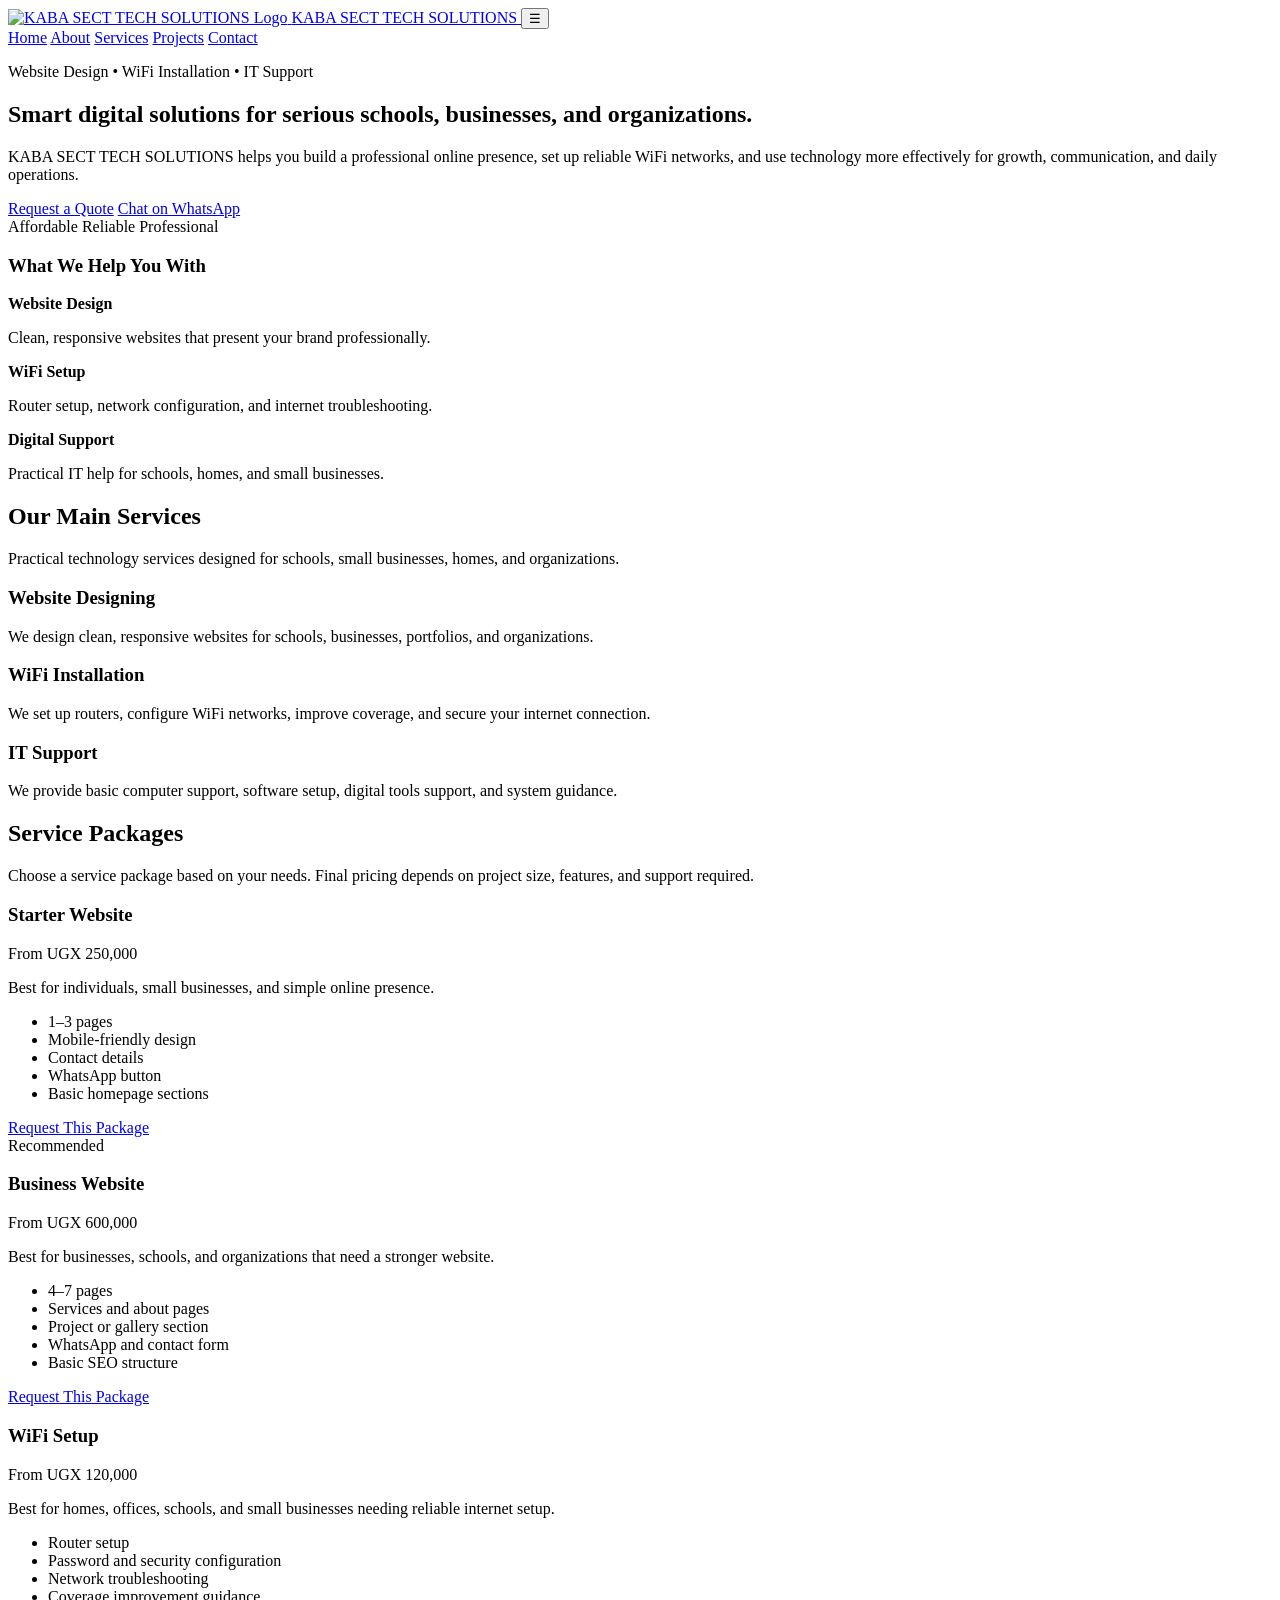
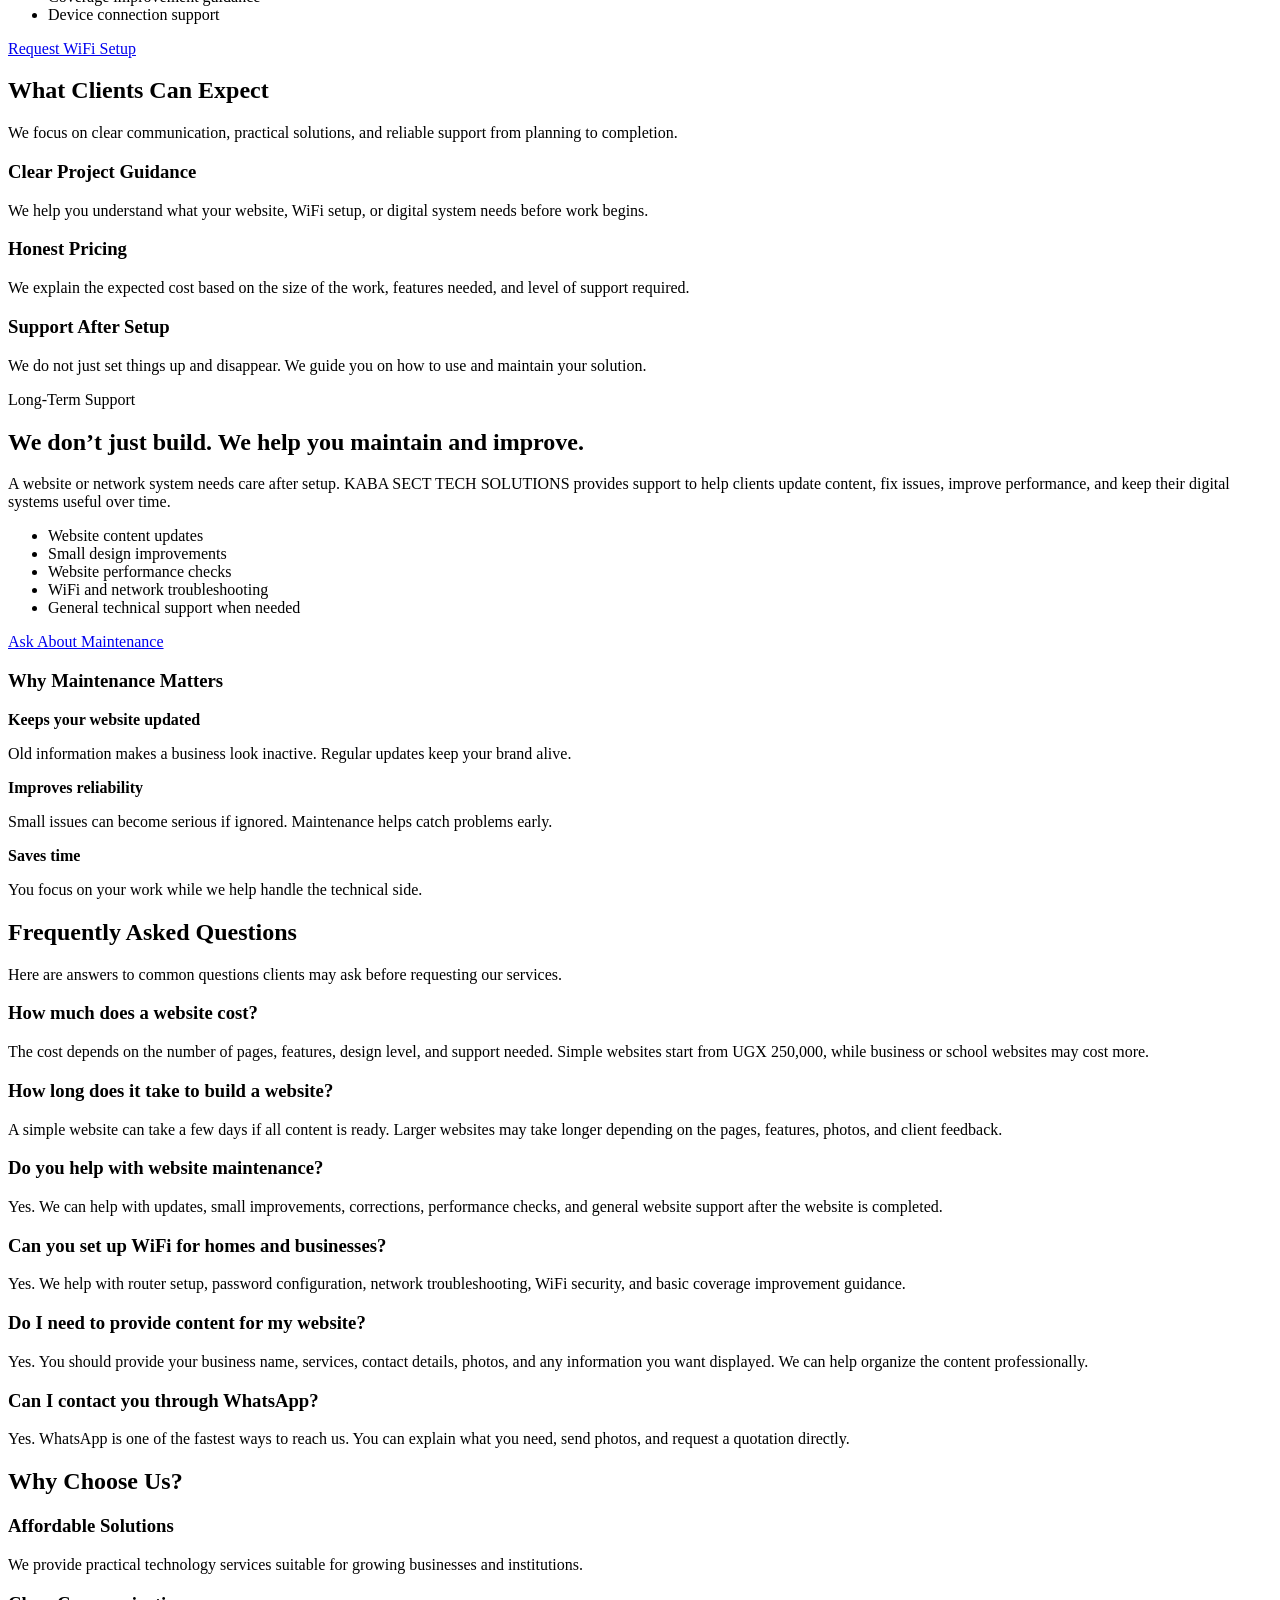
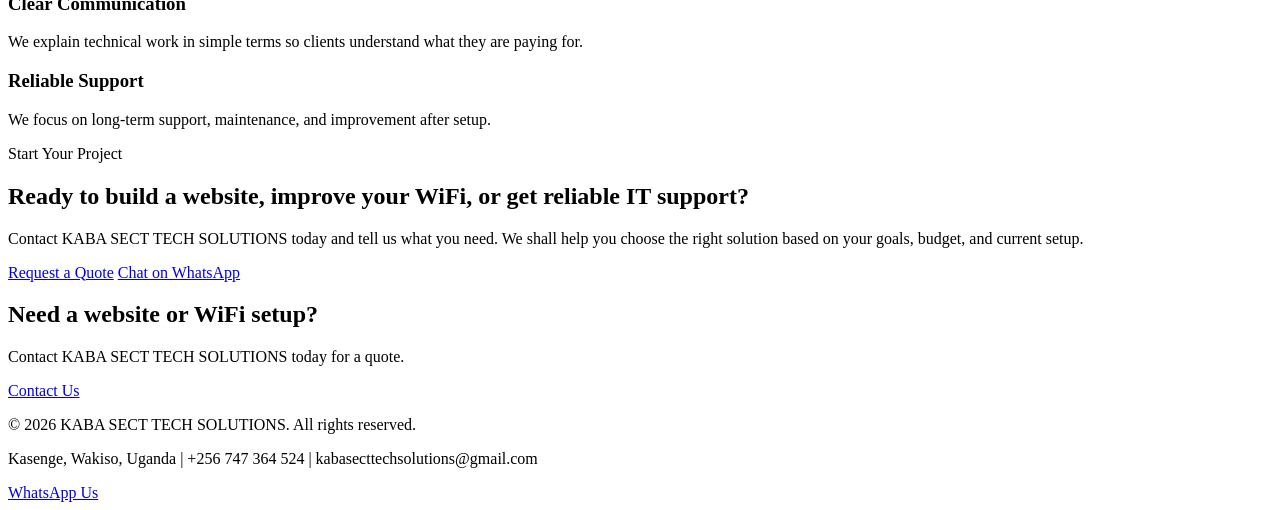
==== index.html @ 9f02ac8d "Add files via upload" ====
<!DOCTYPE html>
<html lang="en">
<head>
  <meta charset="UTF-8" />
  <meta name="viewport" content="width=device-width, initial-scale=1.0" />

  <title>KABA SECT TECH SOLUTIONS | Website Design, WiFi Installation & IT Support in Uganda</title>

  <meta name="description" content="KABA SECT TECH SOLUTIONS provides website design, WiFi installation, router configuration, network troubleshooting, and IT support services in Kasenge, Wakiso, Uganda.">

  <meta name="keywords" content="KABA SECT TECH SOLUTIONS, website design Uganda, WiFi installation Uganda, router configuration Wakiso, IT support Uganda, web design Wakiso">

  <meta name="author" content="KABA SECT TECH SOLUTIONS">

  <meta property="og:title" content="KABA SECT TECH SOLUTIONS">
  <meta property="og:description" content="Professional website design, WiFi installation, network configuration, and IT support services in Uganda.">
  <meta property="og:type" content="website">
  <meta property="og:image" content="images/logo.png">

  <link rel="stylesheet" href="css/style.css" />
</head>
<body>

  <header class="header">
    <div class="container nav">
      <a href="index.html" class="logo">
  <img src="images/logo.png" alt="KABA SECT TECH SOLUTIONS Logo">
  <span>KABA SECT TECH SOLUTIONS</span>
</a>

     <button class="menu-toggle" onclick="toggleMenu()">☰</button>

    <nav id="navLinks">
  <a href="index.html" class="active">Home</a>
  <a href="about.html">About</a>
  <a href="services.html">Services</a>
  <a href="projects.html">Projects</a>
  <a href="contact.html">Contact</a>
</nav>
    </div>
  </header>

  <section class="hero">
  <div class="container hero-grid">

    <div class="hero-text">
      <p class="tagline">Website Design • WiFi Installation • IT Support</p>

      <h2>Smart digital solutions for serious schools, businesses, and organizations.</h2>

      <p>
        KABA SECT TECH SOLUTIONS helps you build a professional online presence,
        set up reliable WiFi networks, and use technology more effectively for growth,
        communication, and daily operations.
      </p>

      <div class="hero-buttons">
        <a href="contact.html" class="btn primary">Request a Quote</a>
        <a href="https://wa.me/256747364524" target="_blank" class="btn secondary">Chat on WhatsApp</a>
      </div>

      <div class="trust-row">
        <span>Affordable</span>
        <span>Reliable</span>
        <span>Professional</span>
      </div>
    </div>

    <div class="hero-box">
      <h3>What We Help You With</h3>

      <div class="hero-service">
        <strong>Website Design</strong>
        <p>Clean, responsive websites that present your brand professionally.</p>
      </div>

      <div class="hero-service">
        <strong>WiFi Setup</strong>
        <p>Router setup, network configuration, and internet troubleshooting.</p>
      </div>

      <div class="hero-service">
        <strong>Digital Support</strong>
        <p>Practical IT help for schools, homes, and small businesses.</p>
      </div>
    </div>

  </div>
</section>

  <section class="services-preview">
    <div class="container">
      <h2>Our Main Services</h2>
      <p class="section-intro">
        Practical technology services designed for schools, small businesses, homes, and organizations.
      </p>

      <div class="cards">
        <div class="card">
          <h3>Website Designing</h3>
          <p>
            We design clean, responsive websites for schools, businesses, portfolios, and organizations.
          </p>
        </div>

        <div class="card">
          <h3>WiFi Installation</h3>
          <p>
            We set up routers, configure WiFi networks, improve coverage, and secure your internet connection.
          </p>
        </div>

        <div class="card">
          <h3>IT Support</h3>
          <p>
            We provide basic computer support, software setup, digital tools support, and system guidance.
          </p>
        </div>
      </div>
    </div>
  </section>

  <section class="packages-section">
  <div class="container">
    <h2>Service Packages</h2>
    <p class="section-intro">
      Choose a service package based on your needs. Final pricing depends on project size,
      features, and support required.
    </p>

    <div class="packages-grid">

      <div class="package-card">
        <h3>Starter Website</h3>
        <p class="package-price">From UGX 250,000</p>
        <p class="package-desc">
          Best for individuals, small businesses, and simple online presence.
        </p>

        <ul>
          <li>1–3 pages</li>
          <li>Mobile-friendly design</li>
          <li>Contact details</li>
          <li>WhatsApp button</li>
          <li>Basic homepage sections</li>
        </ul>

        <a href="contact.html" class="btn primary">Request This Package</a>
      </div>

      <div class="package-card featured-package">
        <span class="popular-label">Recommended</span>
        <h3>Business Website</h3>
        <p class="package-price">From UGX 600,000</p>
        <p class="package-desc">
          Best for businesses, schools, and organizations that need a stronger website.
        </p>

        <ul>
          <li>4–7 pages</li>
          <li>Services and about pages</li>
          <li>Project or gallery section</li>
          <li>WhatsApp and contact form</li>
          <li>Basic SEO structure</li>
        </ul>

        <a href="contact.html" class="btn primary">Request This Package</a>
      </div>

      <div class="package-card">
        <h3>WiFi Setup</h3>
        <p class="package-price">From UGX 120,000</p>
        <p class="package-desc">
          Best for homes, offices, schools, and small businesses needing reliable internet setup.
        </p>

        <ul>
          <li>Router setup</li>
          <li>Password and security configuration</li>
          <li>Network troubleshooting</li>
          <li>Coverage improvement guidance</li>
          <li>Device connection support</li>
        </ul>

        <a href="contact.html" class="btn primary">Request WiFi Setup</a>
      </div>

    </div>
  </div>
</section>

<section class="trust-section">
  <div class="container">
    <h2>What Clients Can Expect</h2>
    <p class="section-intro">
      We focus on clear communication, practical solutions, and reliable support from planning to completion.
    </p>

    <div class="trust-grid">
      <div class="trust-card">
        <h3>Clear Project Guidance</h3>
        <p>
          We help you understand what your website, WiFi setup, or digital system needs before work begins.
        </p>
      </div>

      <div class="trust-card">
        <h3>Honest Pricing</h3>
        <p>
          We explain the expected cost based on the size of the work, features needed, and level of support required.
        </p>
      </div>

      <div class="trust-card">
        <h3>Support After Setup</h3>
        <p>
          We do not just set things up and disappear. We guide you on how to use and maintain your solution.
        </p>
      </div>
    </div>
  </div>
</section>

<section class="maintenance-section">
  <div class="container maintenance-grid">

    <div class="maintenance-content">
      <p class="small-title">Long-Term Support</p>
      <h2>We don’t just build. We help you maintain and improve.</h2>
      <p>
        A website or network system needs care after setup. KABA SECT TECH SOLUTIONS
        provides support to help clients update content, fix issues, improve performance,
        and keep their digital systems useful over time.
      </p>

      <ul>
        <li>Website content updates</li>
        <li>Small design improvements</li>
        <li>Website performance checks</li>
        <li>WiFi and network troubleshooting</li>
        <li>General technical support when needed</li>
      </ul>

      <a href="contact.html" class="btn primary">Ask About Maintenance</a>
    </div>

    <div class="maintenance-card">
      <h3>Why Maintenance Matters</h3>

      <div class="maintenance-point">
        <strong>Keeps your website updated</strong>
        <p>Old information makes a business look inactive. Regular updates keep your brand alive.</p>
      </div>

      <div class="maintenance-point">
        <strong>Improves reliability</strong>
        <p>Small issues can become serious if ignored. Maintenance helps catch problems early.</p>
      </div>

      <div class="maintenance-point">
        <strong>Saves time</strong>
        <p>You focus on your work while we help handle the technical side.</p>
      </div>
    </div>

  </div>
</section>

<section class="faq-section">
  <div class="container">
    <h2>Frequently Asked Questions</h2>
    <p class="section-intro">
      Here are answers to common questions clients may ask before requesting our services.
    </p>

    <div class="faq-grid">

      <div class="faq-item">
        <h3>How much does a website cost?</h3>
        <p>
          The cost depends on the number of pages, features, design level, and support needed.
          Simple websites start from UGX 250,000, while business or school websites may cost more.
        </p>
      </div>

      <div class="faq-item">
        <h3>How long does it take to build a website?</h3>
        <p>
          A simple website can take a few days if all content is ready. Larger websites may take
          longer depending on the pages, features, photos, and client feedback.
        </p>
      </div>

      <div class="faq-item">
        <h3>Do you help with website maintenance?</h3>
        <p>
          Yes. We can help with updates, small improvements, corrections, performance checks,
          and general website support after the website is completed.
        </p>
      </div>

      <div class="faq-item">
        <h3>Can you set up WiFi for homes and businesses?</h3>
        <p>
          Yes. We help with router setup, password configuration, network troubleshooting,
          WiFi security, and basic coverage improvement guidance.
        </p>
      </div>

      <div class="faq-item">
        <h3>Do I need to provide content for my website?</h3>
        <p>
          Yes. You should provide your business name, services, contact details, photos, and
          any information you want displayed. We can help organize the content professionally.
        </p>
      </div>

      <div class="faq-item">
        <h3>Can I contact you through WhatsApp?</h3>
        <p>
          Yes. WhatsApp is one of the fastest ways to reach us. You can explain what you need,
          send photos, and request a quotation directly.
        </p>
      </div>

    </div>
  </div>
</section>

  <section class="why-us">
    <div class="container">
      <h2>Why Choose Us?</h2>

      <div class="why-grid">
        <div>
          <h3>Affordable Solutions</h3>
          <p>We provide practical technology services suitable for growing businesses and institutions.</p>
        </div>

        <div>
          <h3>Clear Communication</h3>
          <p>We explain technical work in simple terms so clients understand what they are paying for.</p>
        </div>

        <div>
          <h3>Reliable Support</h3>
          <p>We focus on long-term support, maintenance, and improvement after setup.</p>
        </div>
      </div>
    </div>
  </section>

<section class="final-cta">
  <div class="container final-cta-box">
    <p class="small-title">Start Your Project</p>

    <h2>Ready to build a website, improve your WiFi, or get reliable IT support?</h2>

    <p>
      Contact KABA SECT TECH SOLUTIONS today and tell us what you need. We shall help you
      choose the right solution based on your goals, budget, and current setup.
    </p>

    <div class="hero-buttons">
      <a href="contact.html" class="btn primary">Request a Quote</a>
      <a href="https://wa.me/256747364524" target="_blank" class="btn secondary">Chat on WhatsApp</a>
    </div>
  </div>
</section>

  <section class="cta">
    <div class="container">
      <h2>Need a website or WiFi setup?</h2>
      <p>Contact KABA SECT TECH SOLUTIONS today for a quote.</p>
      <a href="contact.html" class="btn primary">Contact Us</a>
    </div>
  </section>

  <footer class="footer">
    <div class="container">
      <p>&copy; 2026 KABA SECT TECH SOLUTIONS. All rights reserved.</p>
      <p>Kasenge, Wakiso, Uganda | +256 747 364 524 | kabasecttechsolutions@gmail.com</p>
    </div>
  </footer>

<a href="https://wa.me/256747364524" class="whatsapp-float" target="_blank">
  WhatsApp Us
</a>

<script>
  function toggleMenu() {
    const navLinks = document.getElementById("navLinks");
    navLinks.classList.toggle("show");
  }
</script>

</body>
</html>
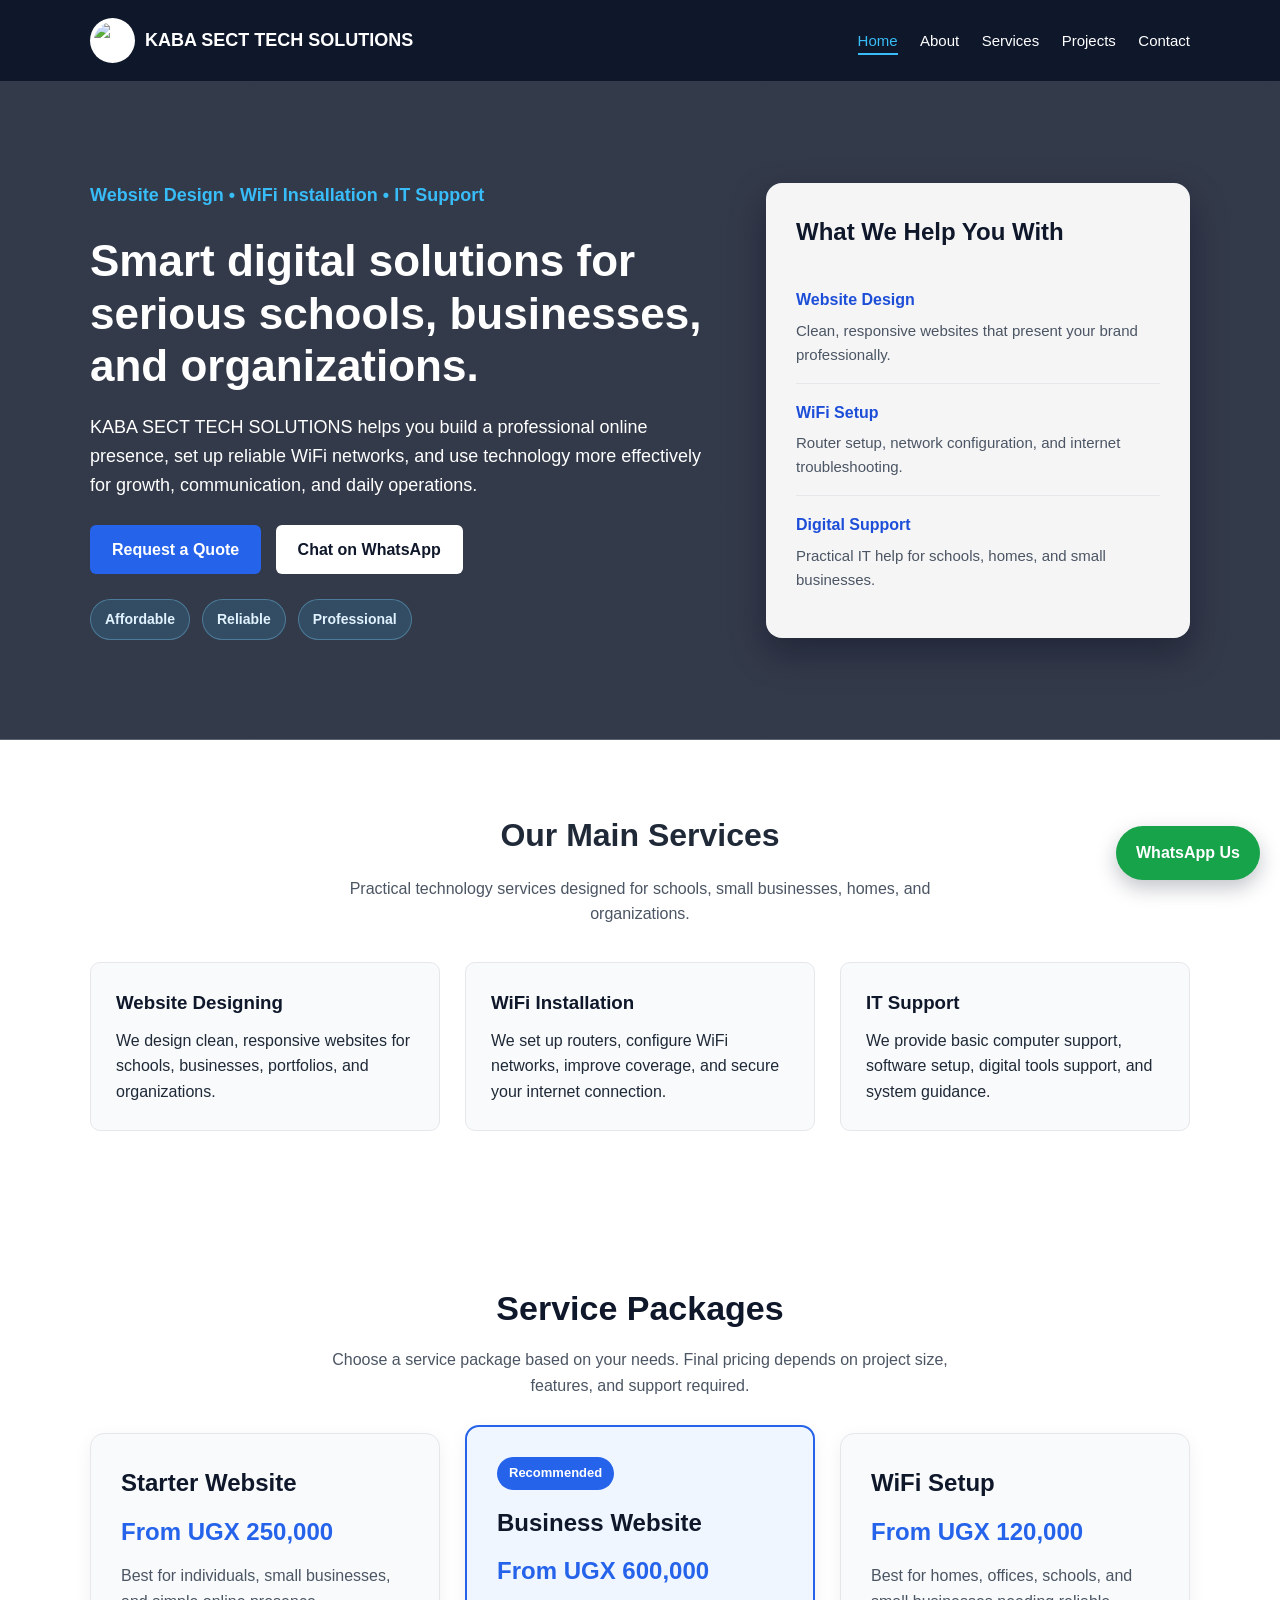
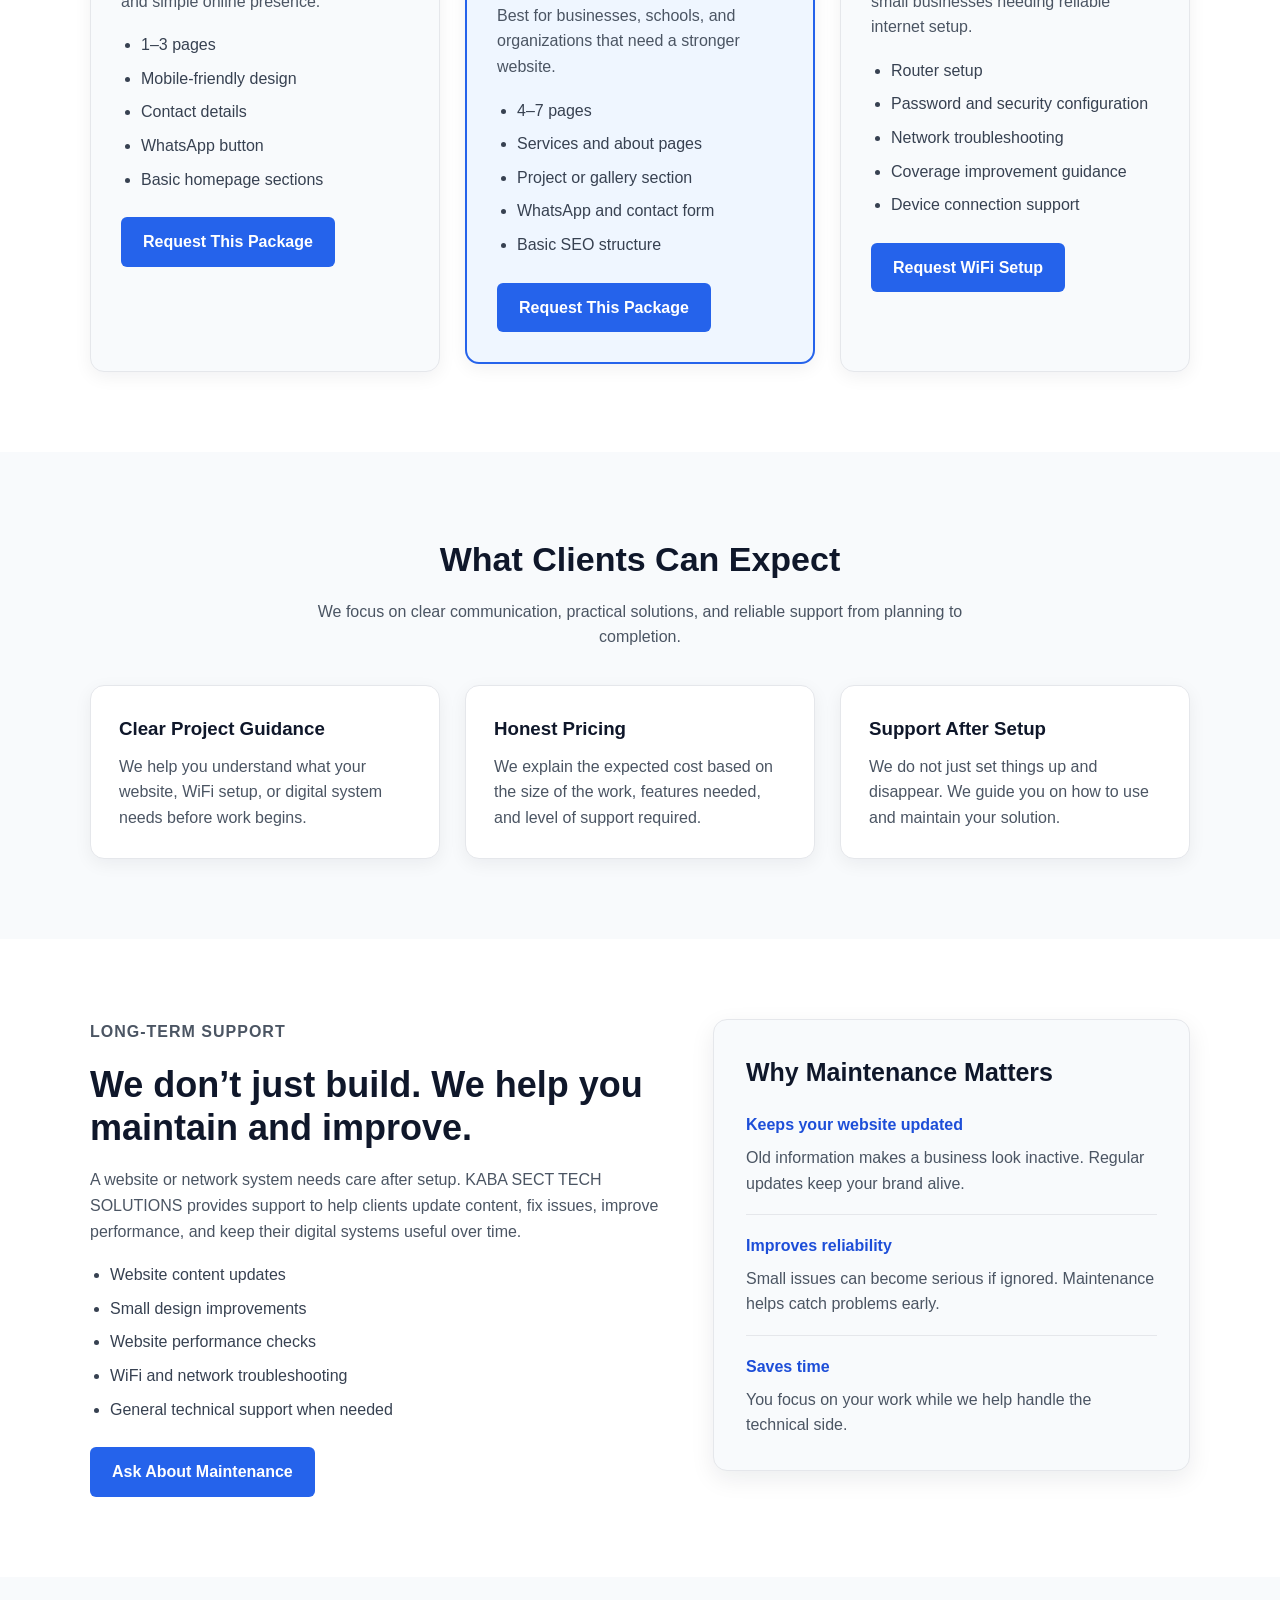
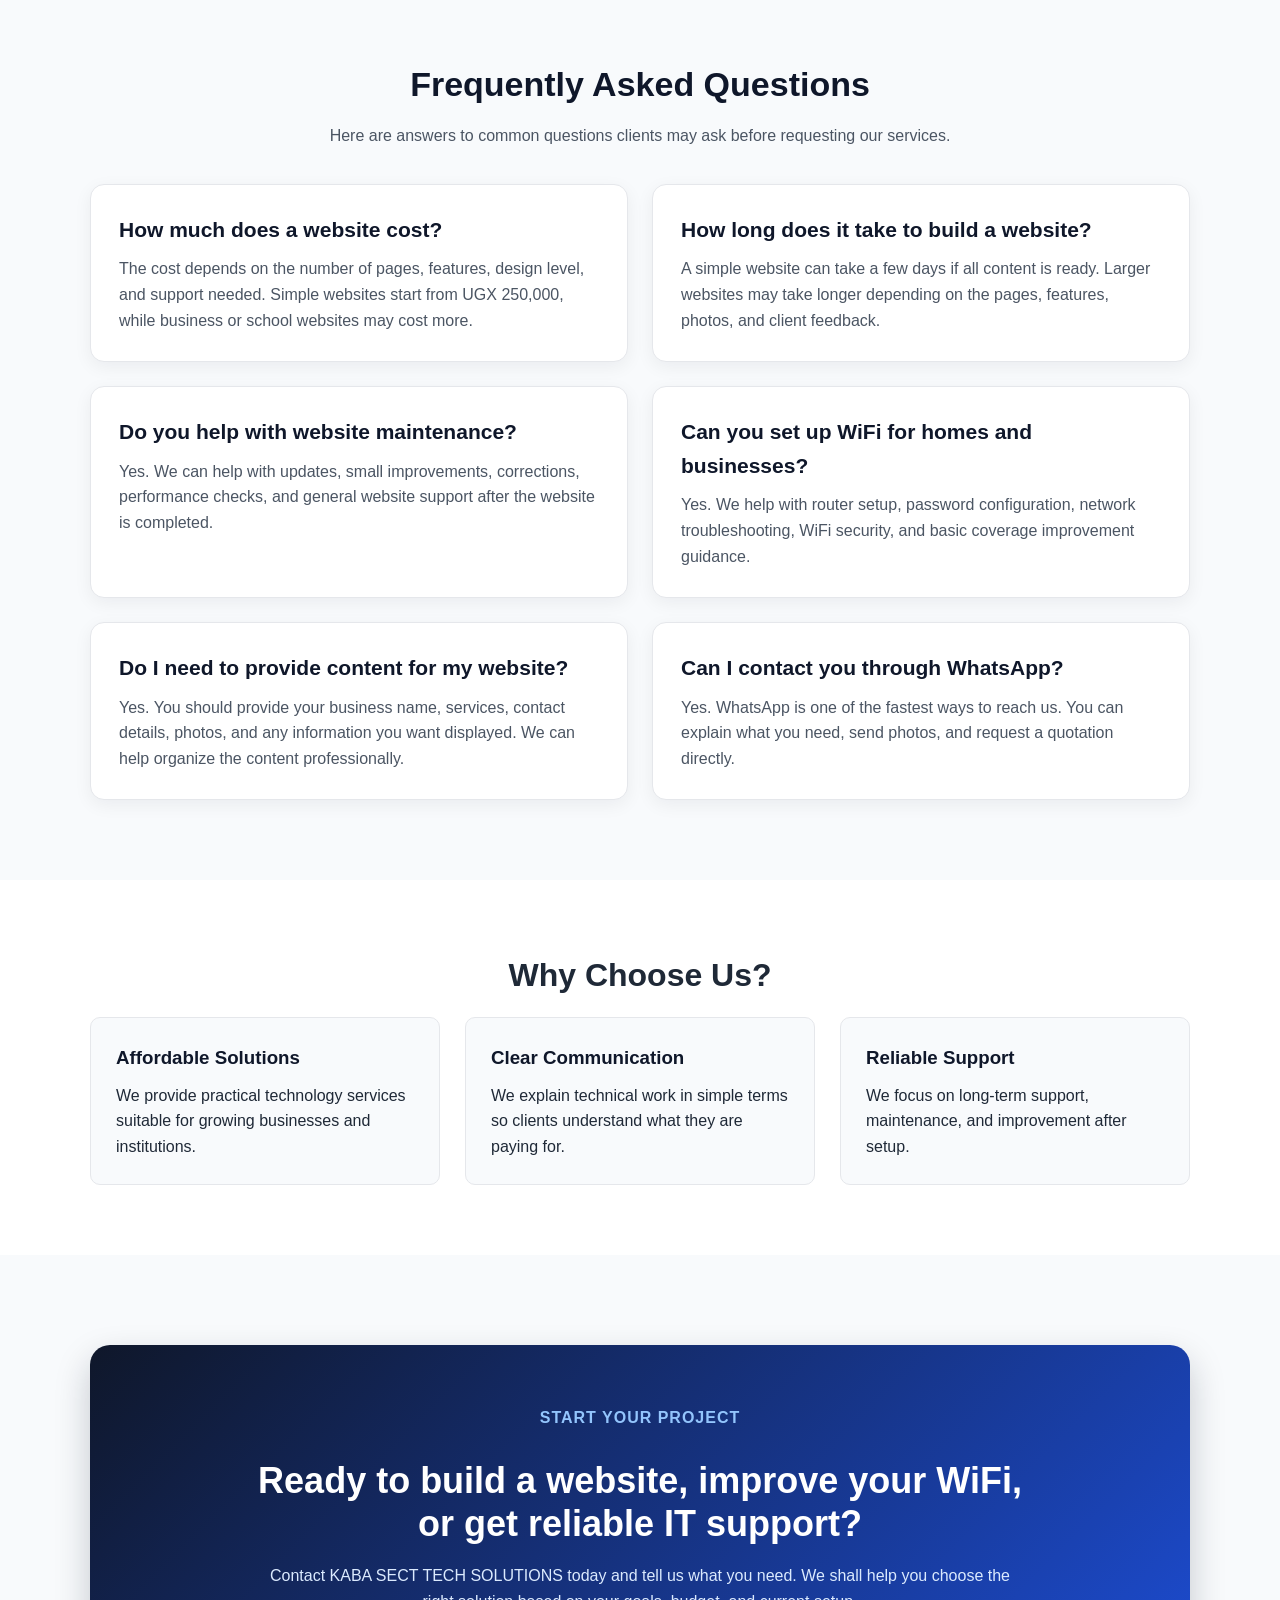
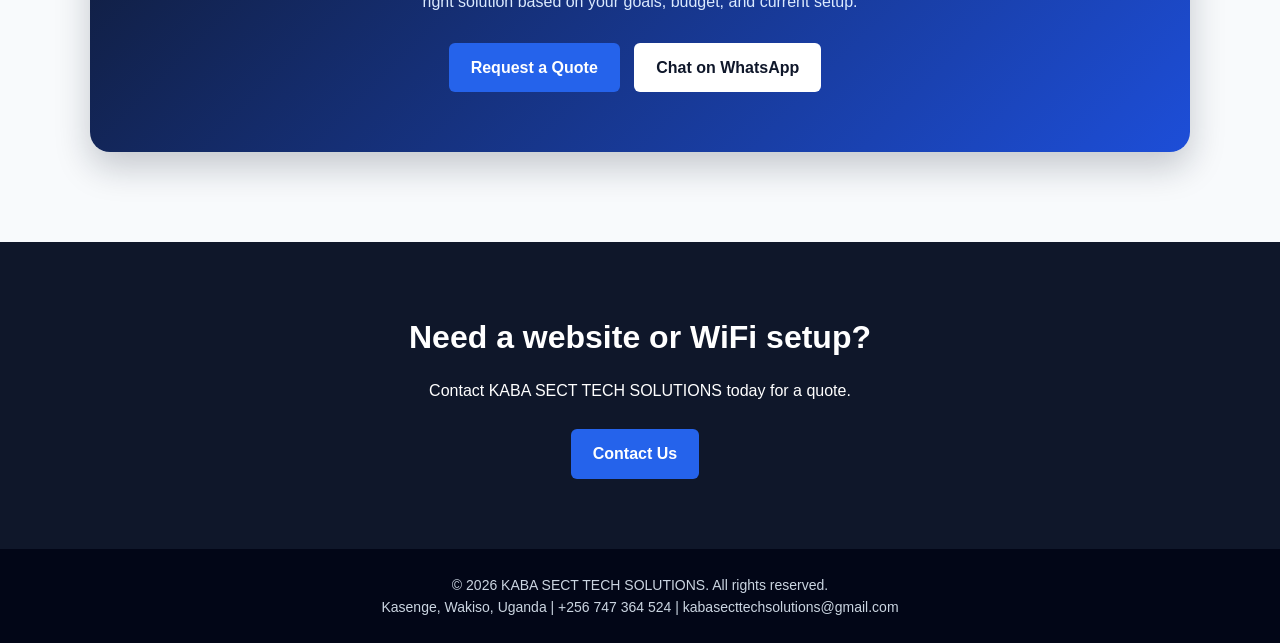
==== commit 623ea763: "Add files via upload" ====
--- a/index.html
+++ b/index.html
@@ -17,7 +17,7 @@
   <meta property="og:type" content="website">
   <meta property="og:image" content="images/logo.png">
 
-  <link rel="stylesheet" href="css/style.css" />
+  <link rel="stylesheet" href="style.css" />
 </head>
 <body>
 
--- a/style.css
+++ b/style.css
@@ -0,0 +1,1324 @@
+* {
+  margin: 0;
+  padding: 0;
+  box-sizing: border-box;
+}
+
+body {
+  font-family: Arial, sans-serif;
+  line-height: 1.6;
+  color: #1f2937;
+  background: #ffffff;
+}
+
+.container {
+  width: 90%;
+  max-width: 1100px;
+  margin: auto;
+}
+
+.header {
+  background: #0f172a;
+  color: white;
+  padding: 18px 0;
+}
+
+.nav {
+  display: flex;
+  align-items: center;
+  justify-content: space-between;
+  gap: 20px;
+}
+
+.logo {
+  font-size: 20px;
+  font-weight: bold;
+}
+
+nav a {
+  color: white;
+  text-decoration: none;
+  margin-left: 18px;
+  font-size: 15px;
+}
+
+nav a:hover {
+  color: #38bdf8;
+}
+
+.hero {
+  background: linear-gradient(rgba(15, 23, 42, 0.85), rgba(15, 23, 42, 0.85)),
+              url("../images/hero.jpg");
+  background-size: cover;
+  background-position: center;
+  color: white;
+  padding: 100px 0;
+}
+
+.hero-content {
+  max-width: 700px;
+}
+
+.tagline {
+  color: #38bdf8;
+  font-weight: bold;
+  margin-bottom: 10px;
+}
+
+.hero h2 {
+  font-size: 44px;
+  line-height: 1.2;
+  margin-bottom: 20px;
+}
+
+.hero p {
+  font-size: 18px;
+  margin-bottom: 25px;
+}
+
+.btn {
+  display: inline-block;
+  padding: 12px 22px;
+  border-radius: 6px;
+  text-decoration: none;
+  font-weight: bold;
+  margin-right: 10px;
+}
+
+.primary {
+  background: #2563eb;
+  color: white;
+}
+
+.secondary {
+  background: white;
+  color: #0f172a;
+}
+
+.primary:hover {
+  background: #1d4ed8;
+}
+
+.secondary:hover {
+  background: #e5e7eb;
+}
+
+.services-preview,
+.why-us {
+  padding: 70px 0;
+}
+
+.services-preview h2,
+.why-us h2,
+.cta h2 {
+  text-align: center;
+  font-size: 32px;
+  margin-bottom: 15px;
+}
+
+.section-intro {
+  text-align: center;
+  max-width: 650px;
+  margin: 0 auto 35px;
+  color: #4b5563;
+}
+
+.cards,
+.why-grid {
+  display: grid;
+  grid-template-columns: repeat(3, 1fr);
+  gap: 25px;
+}
+
+.card,
+.why-grid div {
+  background: #f8fafc;
+  padding: 25px;
+  border-radius: 10px;
+  border: 1px solid #e5e7eb;
+}
+
+.card h3,
+.why-grid h3 {
+  margin-bottom: 10px;
+  color: #0f172a;
+}
+
+.cta {
+  background: #0f172a;
+  color: white;
+  text-align: center;
+  padding: 70px 0;
+}
+
+.cta p {
+  margin-bottom: 25px;
+}
+
+.footer {
+  background: #020617;
+  color: #cbd5e1;
+  text-align: center;
+  padding: 25px 0;
+  font-size: 14px;
+}
+
+@media (max-width: 768px) {
+  .nav {
+    flex-direction: column;
+  }
+
+  nav a {
+    margin: 8px;
+    display: inline-block;
+  }
+
+  .hero {
+    padding: 70px 0;
+  }
+
+  .hero h2 {
+    font-size: 32px;
+  }
+
+  .cards,
+  .why-grid {
+    grid-template-columns: 1fr;
+  }
+}
+.page-hero {
+  background: #1e293b;
+  color: white;
+  text-align: center;
+  padding: 70px 0;
+}
+
+.page-hero h2 {
+  font-size: 38px;
+  margin-bottom: 12px;
+}
+
+.page-hero p {
+  font-size: 18px;
+  color: #cbd5e1;
+}
+
+.services-full {
+  padding: 70px 0;
+  background: #f8fafc;
+}
+
+.service-box {
+  background: white;
+  padding: 35px;
+  margin-bottom: 30px;
+  border-radius: 12px;
+  border: 1px solid #e5e7eb;
+  box-shadow: 0 5px 18px rgba(15, 23, 42, 0.06);
+}
+
+.service-box h3 {
+  font-size: 26px;
+  color: #0f172a;
+  margin-bottom: 12px;
+}
+
+.service-box p {
+  color: #4b5563;
+  margin-bottom: 18px;
+}
+
+.service-box h4 {
+  margin-bottom: 10px;
+  color: #1e293b;
+}
+
+.service-box ul {
+  margin-left: 20px;
+  margin-bottom: 25px;
+}
+
+.service-box li {
+  margin-bottom: 8px;
+}
+.contact-section {
+  padding: 70px 0;
+  background: #f8fafc;
+}
+
+.contact-grid {
+  display: grid;
+  grid-template-columns: 1fr 1fr;
+  gap: 35px;
+  align-items: start;
+}
+
+.contact-info,
+.contact-form-box {
+  background: white;
+  padding: 35px;
+  border-radius: 12px;
+  border: 1px solid #e5e7eb;
+  box-shadow: 0 5px 18px rgba(15, 23, 42, 0.06);
+}
+
+.contact-info h3,
+.contact-form-box h3 {
+  font-size: 26px;
+  color: #0f172a;
+  margin-bottom: 15px;
+}
+
+.contact-info p {
+  color: #4b5563;
+  margin-bottom: 18px;
+}
+
+.contact-card {
+  background: #f8fafc;
+  padding: 20px;
+  border-radius: 10px;
+  margin-top: 18px;
+  border: 1px solid #e5e7eb;
+}
+
+.contact-card h4 {
+  color: #0f172a;
+  margin-bottom: 8px;
+}
+
+.contact-card a {
+  color: #2563eb;
+  text-decoration: none;
+  font-weight: bold;
+}
+
+.contact-form {
+  display: flex;
+  flex-direction: column;
+}
+
+.contact-form label {
+  margin-bottom: 6px;
+  font-weight: bold;
+  color: #1f2937;
+}
+
+.contact-form input,
+.contact-form select,
+.contact-form textarea {
+  padding: 12px;
+  margin-bottom: 18px;
+  border: 1px solid #cbd5e1;
+  border-radius: 6px;
+  font-size: 15px;
+  font-family: Arial, sans-serif;
+}
+
+.contact-form input:focus,
+.contact-form select:focus,
+.contact-form textarea:focus {
+  outline: none;
+  border-color: #2563eb;
+}
+
+.contact-form button {
+  border: none;
+  cursor: pointer;
+  width: fit-content;
+}
+
+.form-warning {
+  margin-top: 18px;
+  font-size: 14px;
+  color: #92400e;
+  background: #fef3c7;
+  padding: 12px;
+  border-radius: 6px;
+}
+
+@media (max-width: 768px) {
+  .contact-grid {
+    grid-template-columns: 1fr;
+  }
+}
+.contact-card .btn.primary {
+  color: white;
+  background: #16a34a;
+}
+
+.contact-card .btn.primary:hover {
+  background: #15803d;
+}
+.about-section {
+  padding: 80px 0;
+  background: #ffffff;
+}
+
+.about-grid {
+  display: grid;
+  grid-template-columns: 1.2fr 1fr;
+  gap: 40px;
+  align-items: start;
+}
+
+.small-title {
+  color: #2563eb;
+  font-weight: bold;
+  text-transform: uppercase;
+  letter-spacing: 1px;
+  margin-bottom: 10px;
+}
+
+.about-content h2 {
+  font-size: 36px;
+  line-height: 1.2;
+  color: #0f172a;
+  margin-bottom: 20px;
+}
+
+.about-content p {
+  color: #4b5563;
+  margin-bottom: 18px;
+  font-size: 16px;
+}
+
+.about-card {
+  background: #f8fafc;
+  padding: 32px;
+  border-radius: 14px;
+  border: 1px solid #e5e7eb;
+  box-shadow: 0 8px 24px rgba(15, 23, 42, 0.08);
+}
+
+.about-card h3 {
+  color: #0f172a;
+  font-size: 25px;
+  margin-bottom: 22px;
+}
+
+.about-point {
+  margin-bottom: 22px;
+  padding-bottom: 18px;
+  border-bottom: 1px solid #e5e7eb;
+}
+
+.about-point:last-child {
+  border-bottom: none;
+  margin-bottom: 0;
+  padding-bottom: 0;
+}
+
+.about-point h4 {
+  color: #1e293b;
+  margin-bottom: 8px;
+}
+
+.about-point p {
+  color: #4b5563;
+}
+
+.mission-section {
+  padding: 70px 0;
+  background: #f8fafc;
+}
+
+.mission-grid {
+  display: grid;
+  grid-template-columns: repeat(3, 1fr);
+  gap: 25px;
+}
+
+.mission-box {
+  background: white;
+  padding: 30px;
+  border-radius: 12px;
+  border: 1px solid #e5e7eb;
+  box-shadow: 0 5px 18px rgba(15, 23, 42, 0.06);
+}
+
+.mission-box h3 {
+  color: #0f172a;
+  font-size: 24px;
+  margin-bottom: 12px;
+}
+
+.mission-box p {
+  color: #4b5563;
+}
+
+.values-section {
+  padding: 80px 0;
+  background: #ffffff;
+}
+
+.values-section h2 {
+  text-align: center;
+  font-size: 34px;
+  color: #0f172a;
+  margin-bottom: 12px;
+}
+
+.values-grid {
+  display: grid;
+  grid-template-columns: repeat(4, 1fr);
+  gap: 22px;
+  margin-top: 35px;
+}
+
+.value-card {
+  background: #f8fafc;
+  padding: 25px;
+  border-radius: 12px;
+  border: 1px solid #e5e7eb;
+  transition: transform 0.3s ease, box-shadow 0.3s ease;
+}
+
+.value-card:hover {
+  transform: translateY(-6px);
+  box-shadow: 0 10px 26px rgba(15, 23, 42, 0.1);
+}
+
+.value-card h3 {
+  color: #0f172a;
+  margin-bottom: 10px;
+}
+
+.value-card p {
+  color: #4b5563;
+}
+
+.about-cta {
+  background: linear-gradient(rgba(15, 23, 42, 0.92), rgba(15, 23, 42, 0.92));
+  color: white;
+  text-align: center;
+  padding: 80px 0;
+}
+
+.about-cta h2 {
+  font-size: 34px;
+  margin-bottom: 15px;
+}
+
+.about-cta p {
+  max-width: 700px;
+  margin: 0 auto 25px;
+  color: #cbd5e1;
+}
+
+.about-cta .btn.secondary {
+  color: #0f172a;
+}
+
+@media (max-width: 900px) {
+  .about-grid,
+  .mission-grid,
+  .values-grid {
+    grid-template-columns: 1fr;
+  }
+
+  .about-content h2 {
+    font-size: 30px;
+  }
+}
+.projects-section {
+  padding: 80px 0;
+  background: #f8fafc;
+}
+
+.projects-intro {
+  max-width: 800px;
+  margin-bottom: 45px;
+}
+
+.projects-intro h2 {
+  font-size: 36px;
+  color: #0f172a;
+  line-height: 1.2;
+  margin-bottom: 15px;
+}
+
+.projects-intro p {
+  color: #4b5563;
+  font-size: 16px;
+}
+
+.projects-grid {
+  display: grid;
+  grid-template-columns: 1fr;
+  gap: 35px;
+}
+
+.project-card {
+  display: grid;
+  grid-template-columns: 0.9fr 1.1fr;
+  gap: 30px;
+  background: white;
+  border-radius: 14px;
+  overflow: hidden;
+  border: 1px solid #e5e7eb;
+  box-shadow: 0 8px 24px rgba(15, 23, 42, 0.08);
+}
+
+.project-image {
+  background: #e5e7eb;
+  min-height: 300px;
+}
+
+.project-image img {
+  width: 100%;
+  height: 100%;
+  object-fit: cover;
+}
+
+.project-content {
+  padding: 35px;
+}
+
+.project-label {
+  display: inline-block;
+  background: #dbeafe;
+  color: #1d4ed8;
+  padding: 6px 12px;
+  border-radius: 30px;
+  font-size: 13px;
+  font-weight: bold;
+  margin-bottom: 14px;
+}
+
+.project-content h3 {
+  color: #0f172a;
+  font-size: 27px;
+  margin-bottom: 12px;
+}
+
+.project-content p {
+  color: #4b5563;
+  margin-bottom: 18px;
+}
+
+.project-content ul {
+  margin-left: 20px;
+  margin-bottom: 25px;
+}
+
+.project-content li {
+  margin-bottom: 8px;
+  color: #374151;
+}
+
+.project-note {
+  background: #0f172a;
+  color: white;
+  text-align: center;
+  padding: 80px 0;
+}
+
+.project-note h2 {
+  font-size: 34px;
+  margin-bottom: 12px;
+}
+
+.project-note p {
+  max-width: 700px;
+  margin: 0 auto 25px;
+  color: #cbd5e1;
+}
+
+.project-note .btn.secondary {
+  color: #0f172a;
+}
+
+@media (max-width: 900px) {
+  .project-card {
+    grid-template-columns: 1fr;
+  }
+
+  .project-image {
+    min-height: 220px;
+  }
+
+  .projects-intro h2 {
+    font-size: 30px;
+  }
+
+  .project-content {
+    padding: 25px;
+  }
+}
+.whatsapp-float {
+  position: fixed;
+  right: 20px;
+  bottom: 20px;
+  background: #16a34a;
+  color: white;
+  padding: 14px 20px;
+  border-radius: 50px;
+  text-decoration: none;
+  font-weight: bold;
+  box-shadow: 0 8px 20px rgba(15, 23, 42, 0.25);
+  z-index: 999;
+}
+
+.whatsapp-float:hover {
+  background: #15803d;
+  transform: translateY(-2px);
+}
+
+@media (max-width: 600px) {
+  .whatsapp-float {
+    right: 14px;
+    bottom: 14px;
+    padding: 12px 16px;
+    font-size: 14px;
+  }
+}
+nav a.active {
+  color: #38bdf8;
+  border-bottom: 2px solid #38bdf8;
+  padding-bottom: 4px;
+}
+.menu-toggle {
+  display: none;
+  background: none;
+  border: none;
+  color: white;
+  font-size: 28px;
+  cursor: pointer;
+}
+
+@media (max-width: 768px) {
+  .nav {
+    position: relative;
+    flex-direction: row;
+    justify-content: space-between;
+  }
+
+  .menu-toggle {
+    display: block;
+  }
+
+  nav {
+    display: none;
+    position: absolute;
+    top: 60px;
+    right: 0;
+    width: 100%;
+    background: #0f172a;
+    padding: 18px;
+    border-radius: 0 0 10px 10px;
+    z-index: 1000;
+  }
+
+  nav.show {
+    display: block;
+  }
+
+  nav a {
+    display: block;
+    margin: 12px 0;
+    padding: 8px 0;
+  }
+
+  nav a.active {
+    border-bottom: none;
+    color: #38bdf8;
+  }
+}
+.logo {
+  display: flex;
+  align-items: center;
+  gap: 10px;
+  color: white;
+  text-decoration: none;
+  font-size: 18px;
+  font-weight: bold;
+}
+
+.logo img {
+  width: 45px;
+  height: 45px;
+  object-fit: contain;
+  background: white;
+  border-radius: 50%;
+  padding: 4px;
+}
+
+.logo span {
+  line-height: 1.2;
+}
+@media (max-width: 600px) {
+  .logo {
+    font-size: 14px;
+    max-width: 240px;
+  }
+
+  .logo img {
+    width: 38px;
+    height: 38px;
+  }
+}
+.hero-grid {
+  display: grid;
+  grid-template-columns: 1.2fr 0.8fr;
+  gap: 40px;
+  align-items: center;
+}
+
+.hero-text {
+  max-width: 720px;
+}
+
+.hero-box {
+  background: rgba(255, 255, 255, 0.95);
+  color: #0f172a;
+  padding: 30px;
+  border-radius: 16px;
+  box-shadow: 0 15px 35px rgba(2, 6, 23, 0.35);
+}
+
+.hero-box h3 {
+  font-size: 24px;
+  margin-bottom: 20px;
+}
+
+.hero-service {
+  padding: 16px 0;
+  border-bottom: 1px solid #e5e7eb;
+}
+
+.hero-service:last-child {
+  border-bottom: none;
+}
+
+.hero-service strong {
+  display: block;
+  margin-bottom: 6px;
+  color: #1d4ed8;
+}
+
+.hero-service p {
+  color: #4b5563;
+  font-size: 15px;
+  margin-bottom: 0;
+}
+
+.trust-row {
+  display: flex;
+  gap: 12px;
+  flex-wrap: wrap;
+  margin-top: 25px;
+}
+
+.trust-row span {
+  background: rgba(56, 189, 248, 0.15);
+  color: #e0f2fe;
+  border: 1px solid rgba(125, 211, 252, 0.35);
+  padding: 8px 14px;
+  border-radius: 50px;
+  font-size: 14px;
+  font-weight: bold;
+}
+
+@media (max-width: 900px) {
+  .hero-grid {
+    grid-template-columns: 1fr;
+  }
+
+  .hero-box {
+    margin-top: 20px;
+  }
+}
+.packages-section {
+  padding: 80px 0;
+  background: #ffffff;
+}
+
+.packages-section h2 {
+  text-align: center;
+  font-size: 34px;
+  color: #0f172a;
+  margin-bottom: 12px;
+}
+
+.packages-grid {
+  display: grid;
+  grid-template-columns: repeat(3, 1fr);
+  gap: 25px;
+  margin-top: 35px;
+}
+
+.package-card {
+  position: relative;
+  background: #f8fafc;
+  padding: 30px;
+  border-radius: 14px;
+  border: 1px solid #e5e7eb;
+  box-shadow: 0 5px 18px rgba(15, 23, 42, 0.06);
+}
+
+.package-card h3 {
+  color: #0f172a;
+  font-size: 24px;
+  margin-bottom: 10px;
+}
+
+.package-price {
+  color: #2563eb;
+  font-size: 24px;
+  font-weight: bold;
+  margin-bottom: 12px;
+}
+
+.package-desc {
+  color: #4b5563;
+  margin-bottom: 18px;
+}
+
+.package-card ul {
+  margin-left: 20px;
+  margin-bottom: 25px;
+}
+
+.package-card li {
+  margin-bottom: 8px;
+  color: #374151;
+}
+
+.featured-package {
+  background: #eff6ff;
+  border: 2px solid #2563eb;
+  transform: translateY(-8px);
+}
+
+.popular-label {
+  display: inline-block;
+  background: #2563eb;
+  color: white;
+  padding: 6px 12px;
+  border-radius: 30px;
+  font-size: 13px;
+  font-weight: bold;
+  margin-bottom: 14px;
+}
+
+@media (max-width: 900px) {
+  .packages-grid {
+    grid-template-columns: 1fr;
+  }
+
+  .featured-package {
+    transform: none;
+  }
+}
+.trust-section {
+  padding: 80px 0;
+  background: #f8fafc;
+}
+
+.trust-section h2 {
+  text-align: center;
+  font-size: 34px;
+  color: #0f172a;
+  margin-bottom: 12px;
+}
+
+.trust-grid {
+  display: grid;
+  grid-template-columns: repeat(3, 1fr);
+  gap: 25px;
+  margin-top: 35px;
+}
+
+.trust-card {
+  background: white;
+  padding: 28px;
+  border-radius: 14px;
+  border: 1px solid #e5e7eb;
+  box-shadow: 0 5px 18px rgba(15, 23, 42, 0.06);
+}
+
+.trust-card h3 {
+  color: #0f172a;
+  margin-bottom: 10px;
+}
+
+.trust-card p {
+  color: #4b5563;
+}
+
+@media (max-width: 900px) {
+  .trust-grid {
+    grid-template-columns: 1fr;
+  }
+}
+.maintenance-section {
+  padding: 80px 0;
+  background: #ffffff;
+}
+
+.maintenance-grid {
+  display: grid;
+  grid-template-columns: 1.1fr 0.9fr;
+  gap: 40px;
+  align-items: start;
+}
+
+.maintenance-content h2 {
+  font-size: 36px;
+  line-height: 1.2;
+  color: #0f172a;
+  margin-bottom: 18px;
+}
+
+.maintenance-content p {
+  color: #4b5563;
+  margin-bottom: 18px;
+}
+
+.maintenance-content ul {
+  margin-left: 20px;
+  margin-bottom: 25px;
+}
+
+.maintenance-content li {
+  margin-bottom: 8px;
+  color: #374151;
+}
+
+.maintenance-card {
+  background: #f8fafc;
+  padding: 32px;
+  border-radius: 14px;
+  border: 1px solid #e5e7eb;
+  box-shadow: 0 8px 24px rgba(15, 23, 42, 0.08);
+}
+
+.maintenance-card h3 {
+  font-size: 25px;
+  color: #0f172a;
+  margin-bottom: 20px;
+}
+
+.maintenance-point {
+  padding-bottom: 18px;
+  margin-bottom: 18px;
+  border-bottom: 1px solid #e5e7eb;
+}
+
+.maintenance-point:last-child {
+  border-bottom: none;
+  margin-bottom: 0;
+  padding-bottom: 0;
+}
+
+.maintenance-point strong {
+  display: block;
+  color: #1d4ed8;
+  margin-bottom: 7px;
+}
+
+.maintenance-point p {
+  color: #4b5563;
+}
+
+@media (max-width: 900px) {
+  .maintenance-grid {
+    grid-template-columns: 1fr;
+  }
+
+  .maintenance-content h2 {
+    font-size: 30px;
+  }
+}
+.faq-section {
+  padding: 80px 0;
+  background: #f8fafc;
+}
+
+.faq-section h2 {
+  text-align: center;
+  font-size: 34px;
+  color: #0f172a;
+  margin-bottom: 12px;
+}
+
+.faq-grid {
+  display: grid;
+  grid-template-columns: repeat(2, 1fr);
+  gap: 24px;
+  margin-top: 35px;
+}
+
+.faq-item {
+  background: white;
+  padding: 28px;
+  border-radius: 14px;
+  border: 1px solid #e5e7eb;
+  box-shadow: 0 5px 18px rgba(15, 23, 42, 0.06);
+}
+
+.faq-item h3 {
+  color: #0f172a;
+  margin-bottom: 10px;
+  font-size: 21px;
+}
+
+.faq-item p {
+  color: #4b5563;
+}
+
+@media (max-width: 768px) {
+  .faq-grid {
+    grid-template-columns: 1fr;
+  }
+}
+.final-cta {
+  padding: 90px 0;
+  background: #f8fafc;
+}
+
+.final-cta-box {
+  background: linear-gradient(135deg, #0f172a, #1d4ed8);
+  color: white;
+  text-align: center;
+  padding: 60px 35px;
+  border-radius: 20px;
+  box-shadow: 0 15px 35px rgba(15, 23, 42, 0.22);
+}
+
+.final-cta-box .small-title {
+  color: #93c5fd;
+}
+
+.final-cta-box h2 {
+  max-width: 800px;
+  margin: 0 auto 18px;
+  font-size: 36px;
+  line-height: 1.2;
+}
+
+.final-cta-box p {
+  max-width: 750px;
+  margin: 0 auto 28px;
+  color: #dbeafe;
+}
+
+.final-cta-box .btn.secondary {
+  color: #0f172a;
+}
+
+@media (max-width: 768px) {
+  .final-cta-box {
+    padding: 45px 24px;
+  }
+
+  .final-cta-box h2 {
+    font-size: 28px;
+  }
+}
+/* Improved Contact Form Styling */
+
+.contact-form-box {
+  width: 100%;
+}
+
+.contact-form {
+  width: 100%;
+  display: flex;
+  flex-direction: column;
+  gap: 14px;
+}
+
+.contact-form label {
+  font-weight: 700;
+  color: #0f172a;
+  font-size: 15px;
+  margin-bottom: -6px;
+}
+
+.contact-form input,
+.contact-form select,
+.contact-form textarea {
+  width: 100%;
+  padding: 14px 15px;
+  border: 1px solid #cbd5e1;
+  border-radius: 8px;
+  font-size: 15px;
+  font-family: Arial, sans-serif;
+  color: #0f172a;
+  background: #ffffff;
+}
+
+.contact-form input::placeholder,
+.contact-form textarea::placeholder {
+  color: #94a3b8;
+}
+
+.contact-form input:focus,
+.contact-form select:focus,
+.contact-form textarea:focus {
+  outline: none;
+  border-color: #2563eb;
+  box-shadow: 0 0 0 3px rgba(37, 99, 235, 0.15);
+}
+
+.contact-form textarea {
+  resize: vertical;
+  min-height: 140px;
+}
+
+.contact-form button {
+  margin-top: 8px;
+  width: 100%;
+  border: none;
+  cursor: pointer;
+  text-align: center;
+  justify-content: center;
+  font-size: 16px;
+}
+
+.contact-form .btn.primary {
+  color: white;
+  background: #2563eb;
+}
+
+.contact-form .btn.primary:hover {
+  background: #1d4ed8;
+}
+
+.form-warning {
+  margin-top: 20px;
+  font-size: 14px;
+  line-height: 1.5;
+  color: #92400e;
+  background: #fef3c7;
+  padding: 14px 16px;
+  border-left: 4px solid #f59e0b;
+  border-radius: 8px;
+}
+
+/* Better spacing for the whole contact page */
+.contact-info,
+.contact-form-box {
+  min-height: 100%;
+}
+
+.contact-card p {
+  word-break: break-word;
+}
+
+/* Mobile form correction */
+@media (max-width: 768px) {
+  .contact-info,
+  .contact-form-box {
+    padding: 25px;
+  }
+
+  .contact-form input,
+  .contact-form select,
+  .contact-form textarea {
+    font-size: 14px;
+    padding: 13px;
+  }
+
+  .contact-form button {
+    width: 100%;
+  }
+}
+/* Final Contact Form Fix */
+
+.contact-form-box {
+  background: white;
+  padding: 35px;
+  border-radius: 12px;
+  border: 1px solid #e5e7eb;
+  box-shadow: 0 5px 18px rgba(15, 23, 42, 0.06);
+}
+
+.contact-form-box h3 {
+  font-size: 26px;
+  color: #0f172a;
+  margin-bottom: 25px;
+}
+
+.contact-form {
+  display: block;
+  width: 100%;
+}
+
+.form-group {
+  display: block;
+  width: 100%;
+  margin-bottom: 20px;
+}
+
+.form-group label {
+  display: block;
+  width: 100%;
+  margin-bottom: 8px;
+  font-weight: 700;
+  color: #0f172a;
+  font-size: 15px;
+}
+
+.form-group input,
+.form-group select,
+.form-group textarea {
+  display: block;
+  width: 100%;
+  padding: 14px 15px;
+  border: 1px solid #cbd5e1;
+  border-radius: 8px;
+  font-size: 15px;
+  font-family: Arial, sans-serif;
+  color: #0f172a;
+  background: white;
+}
+
+.form-group input:focus,
+.form-group select:focus,
+.form-group textarea:focus {
+  outline: none;
+  border-color: #2563eb;
+  box-shadow: 0 0 0 3px rgba(37, 99, 235, 0.15);
+}
+
+.form-group textarea {
+  min-height: 150px;
+  resize: vertical;
+}
+
+.submit-btn {
+  width: 100%;
+  border: none;
+  cursor: pointer;
+  padding: 15px;
+  font-size: 16px;
+  text-align: center;
+  color: white;
+}
+
+.form-warning {
+  margin-top: 20px;
+  font-size: 14px;
+  line-height: 1.5;
+  color: #92400e;
+  background: #fef3c7;
+  padding: 14px 16px;
+  border-left: 4px solid #f59e0b;
+  border-radius: 8px;
+}
+
+@media (max-width: 768px) {
+  .contact-form-box {
+    padding: 25px;
+  }
+
+  .form-group input,
+  .form-group select,
+  .form-group textarea {
+    font-size: 14px;
+    padding: 13px;
+  }
+}
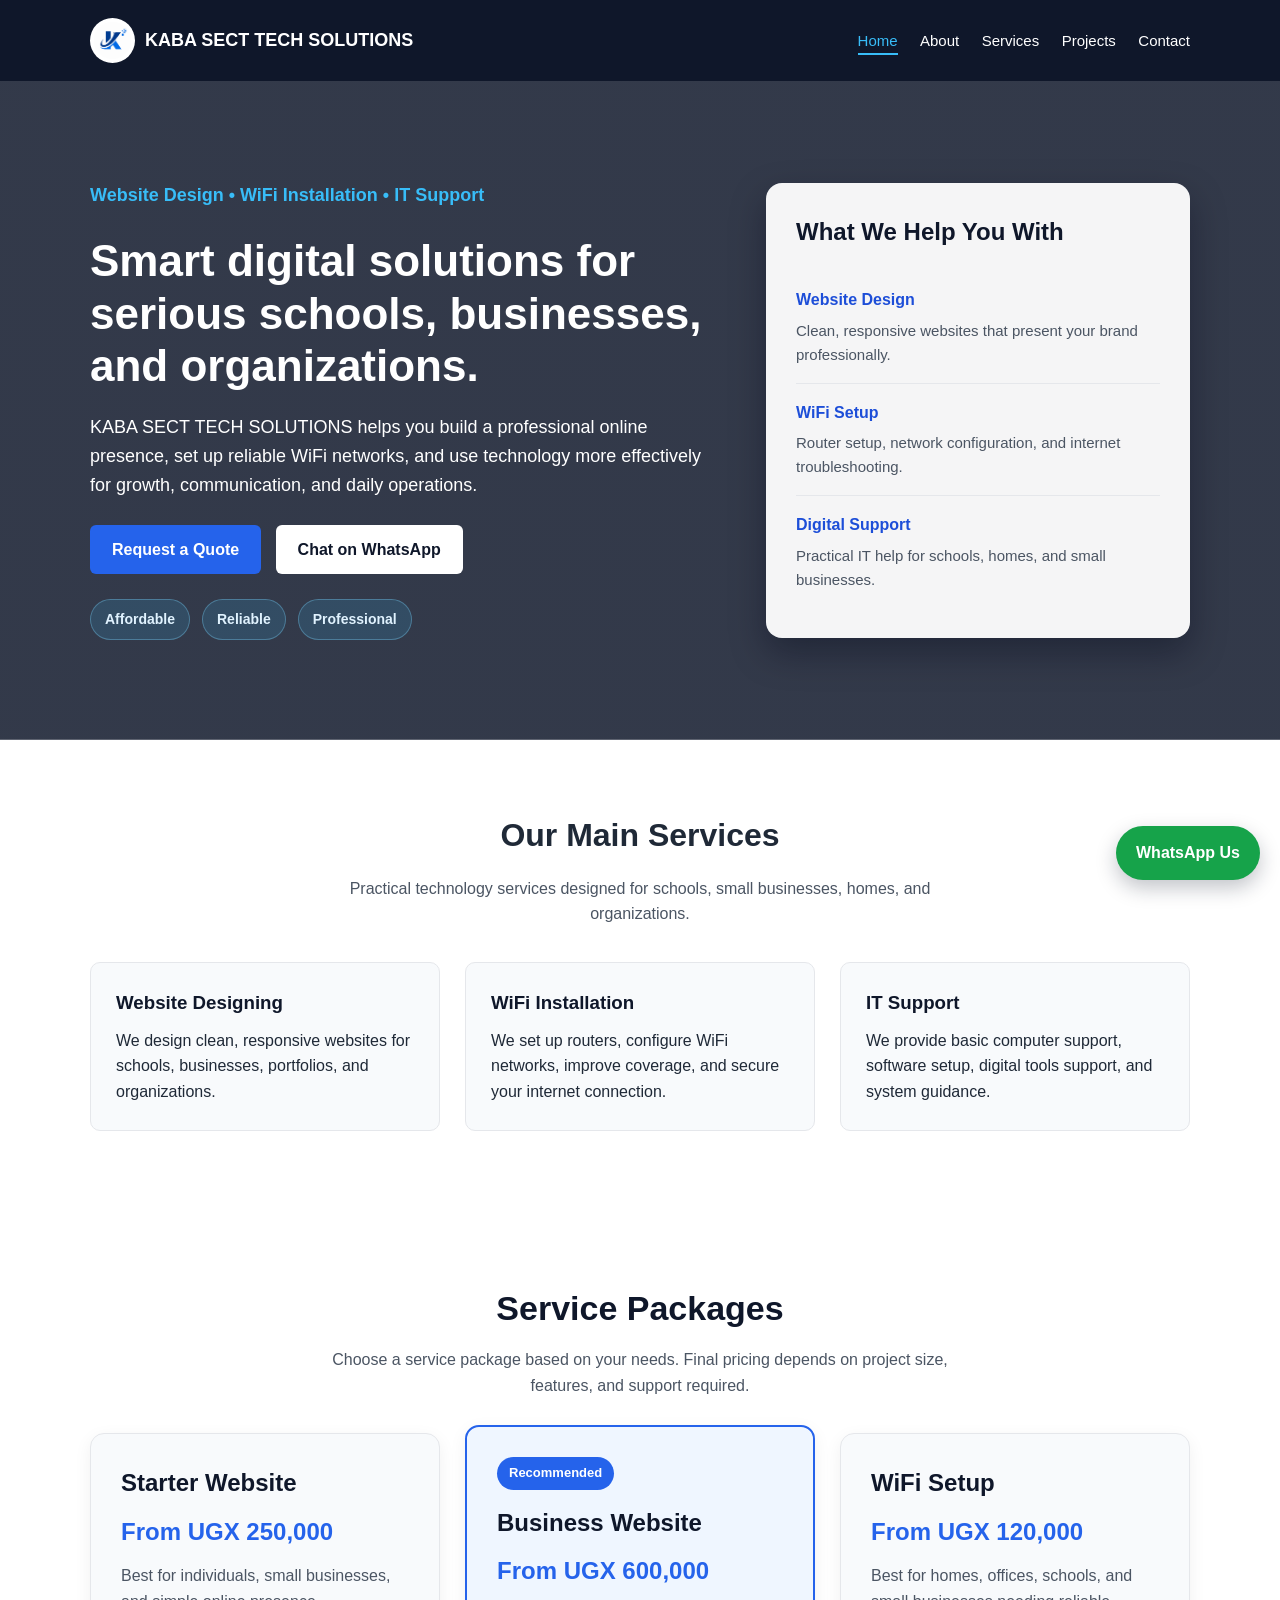
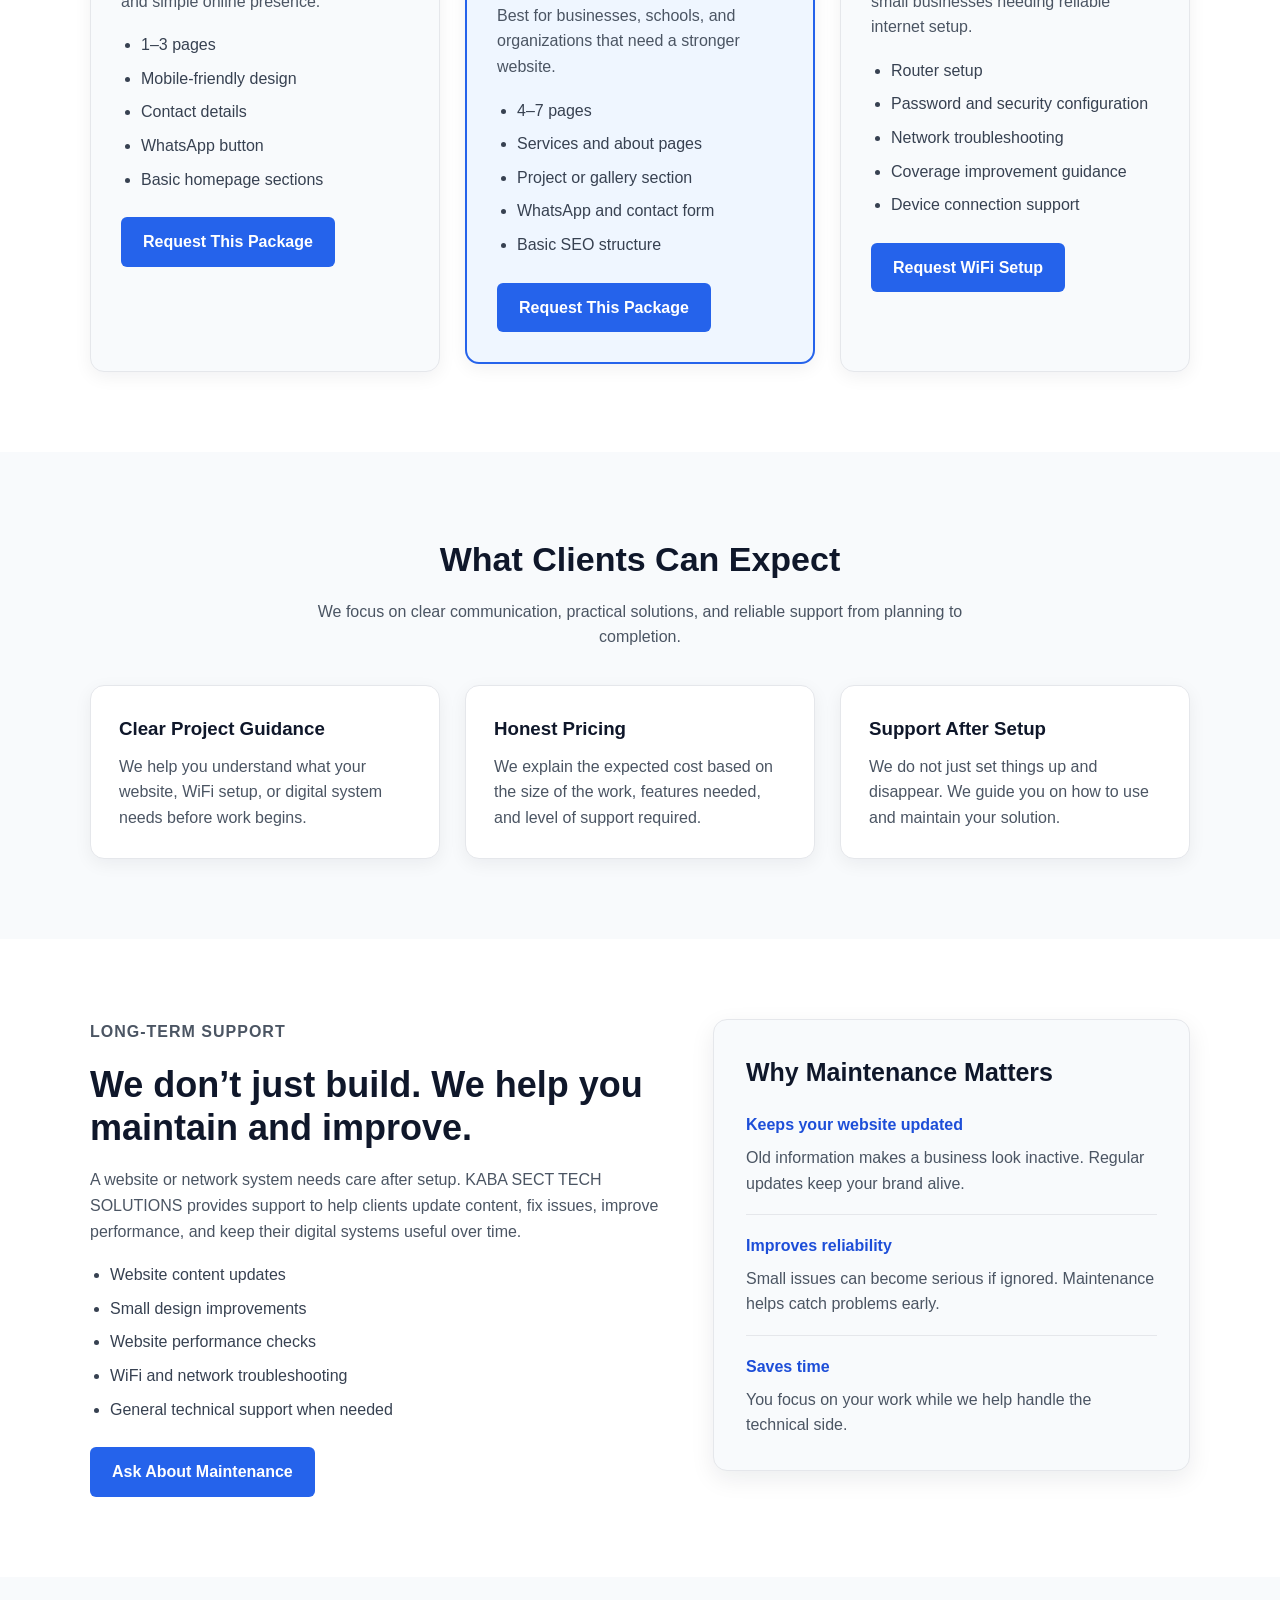
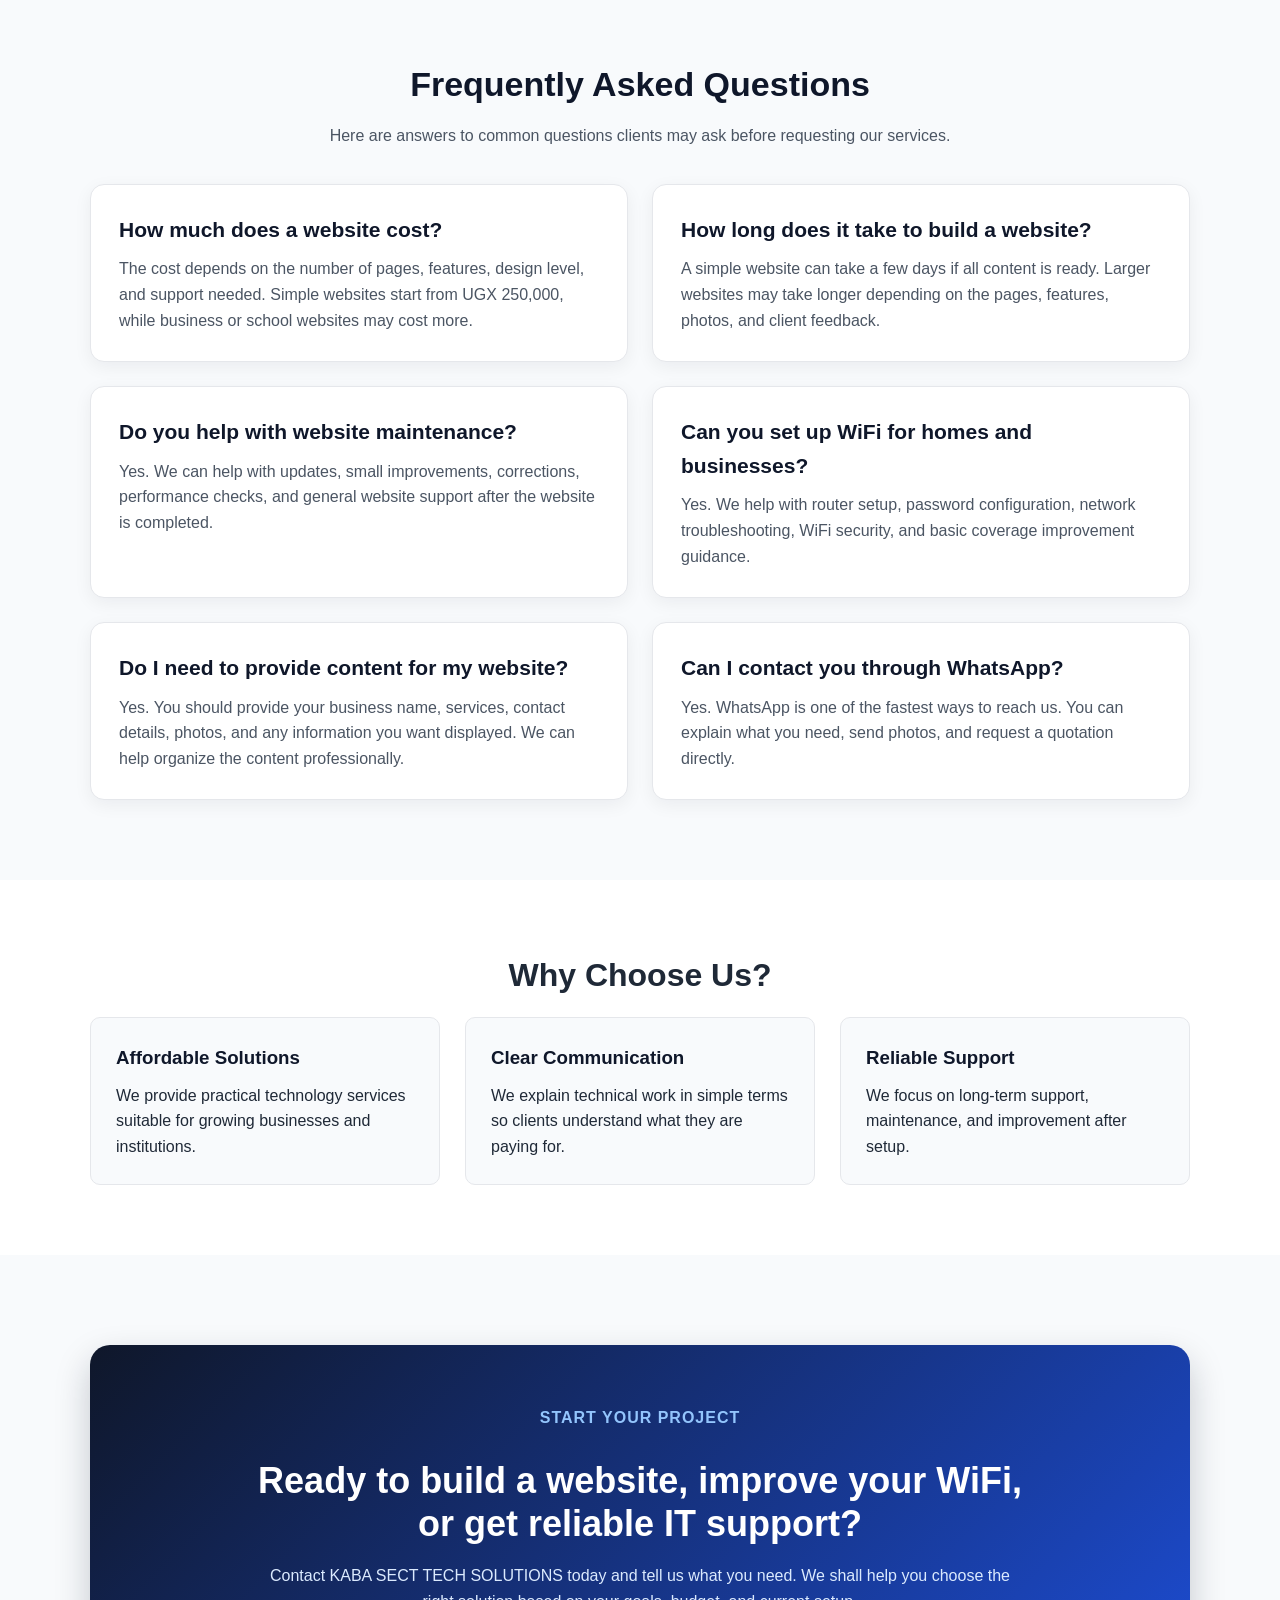
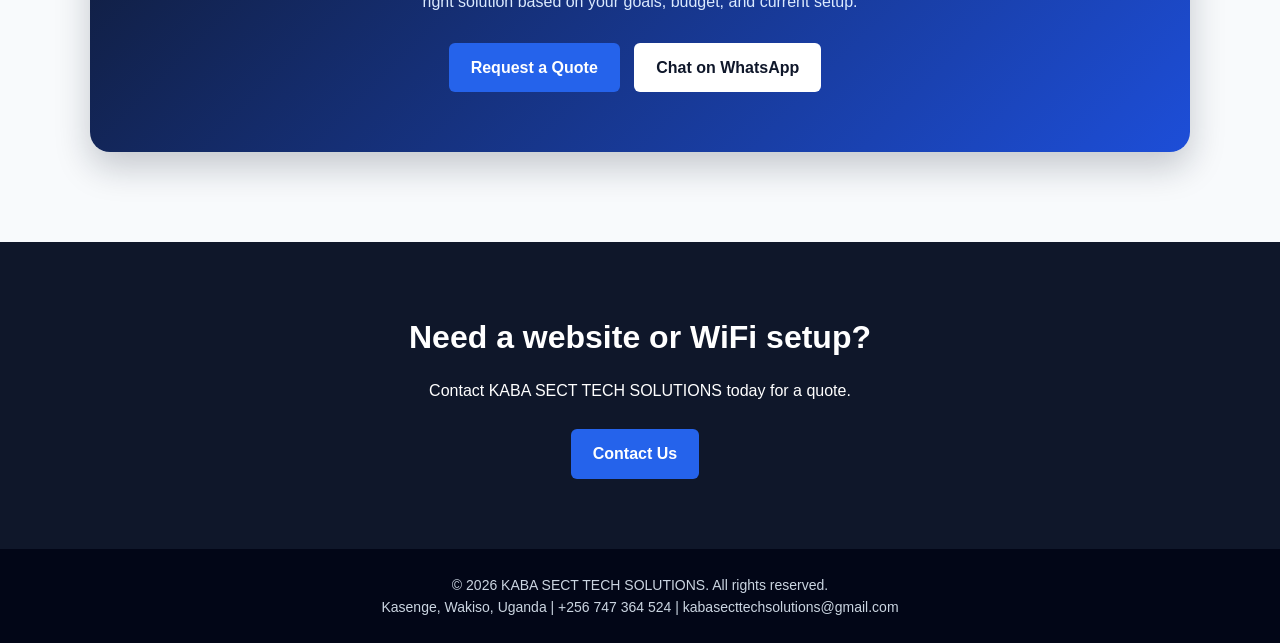
==== commit 4145f1ef: "Update index.html" ====
--- a/index.html
+++ b/index.html
@@ -24,7 +24,7 @@
   <header class="header">
     <div class="container nav">
       <a href="index.html" class="logo">
-  <img src="images/logo.png" alt="KABA SECT TECH SOLUTIONS Logo">
+  <img src="logo.png" alt="KABA SECT TECH SOLUTIONS Logo">
   <span>KABA SECT TECH SOLUTIONS</span>
 </a>
 
@@ -395,4 +395,4 @@
 </script>
 
 </body>
-</html>+</html>
